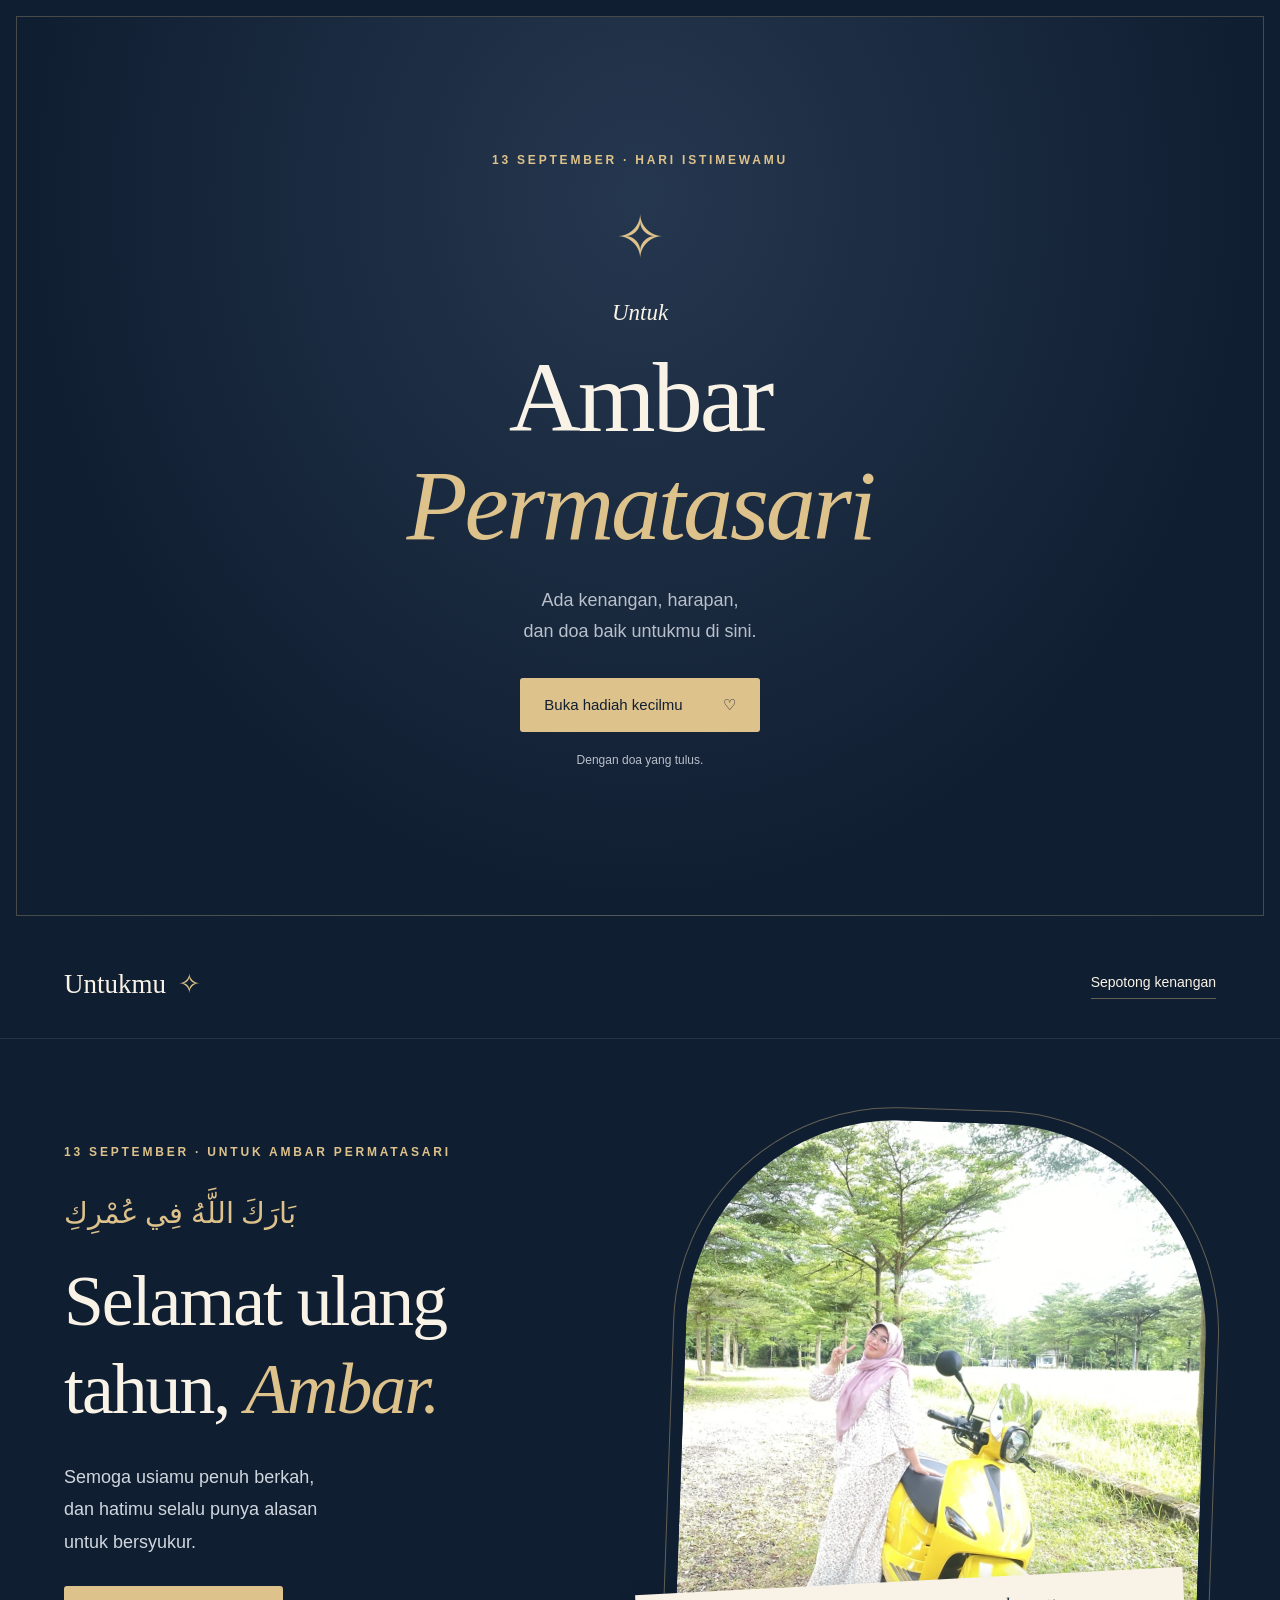
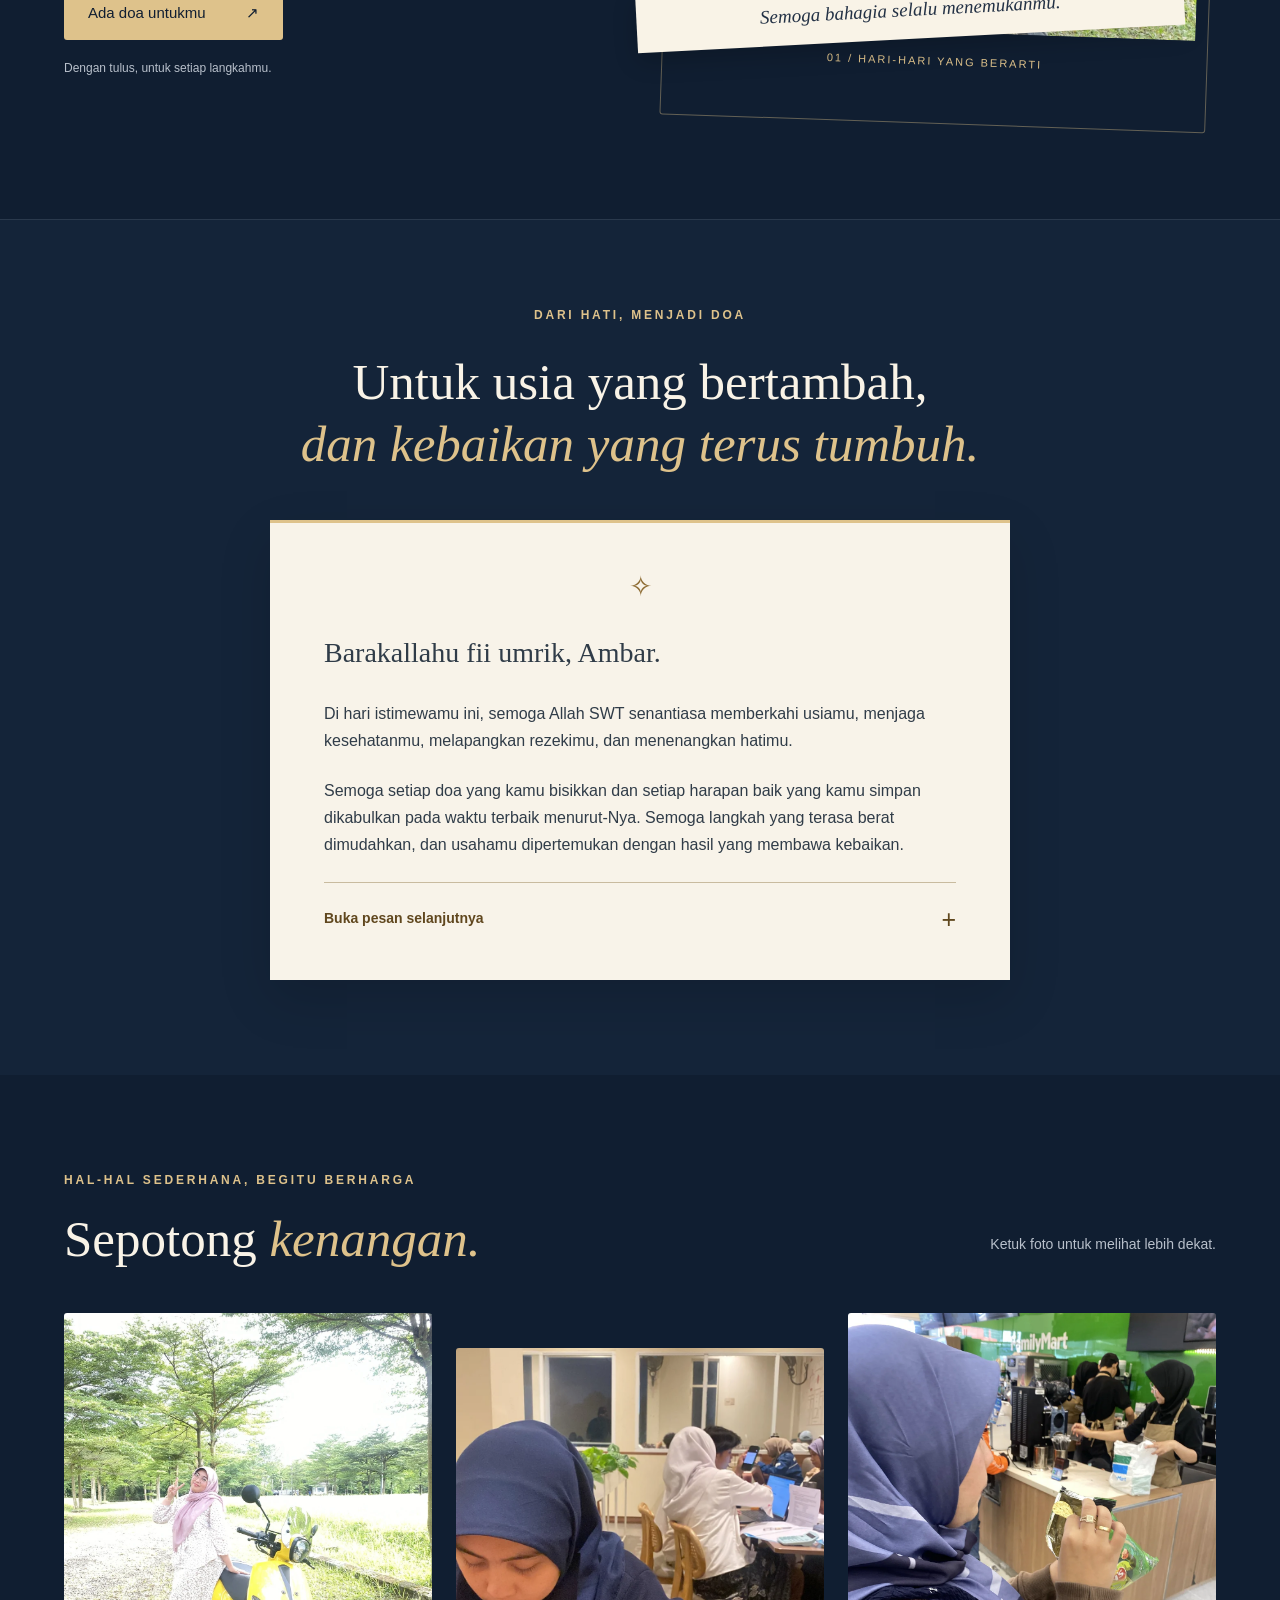
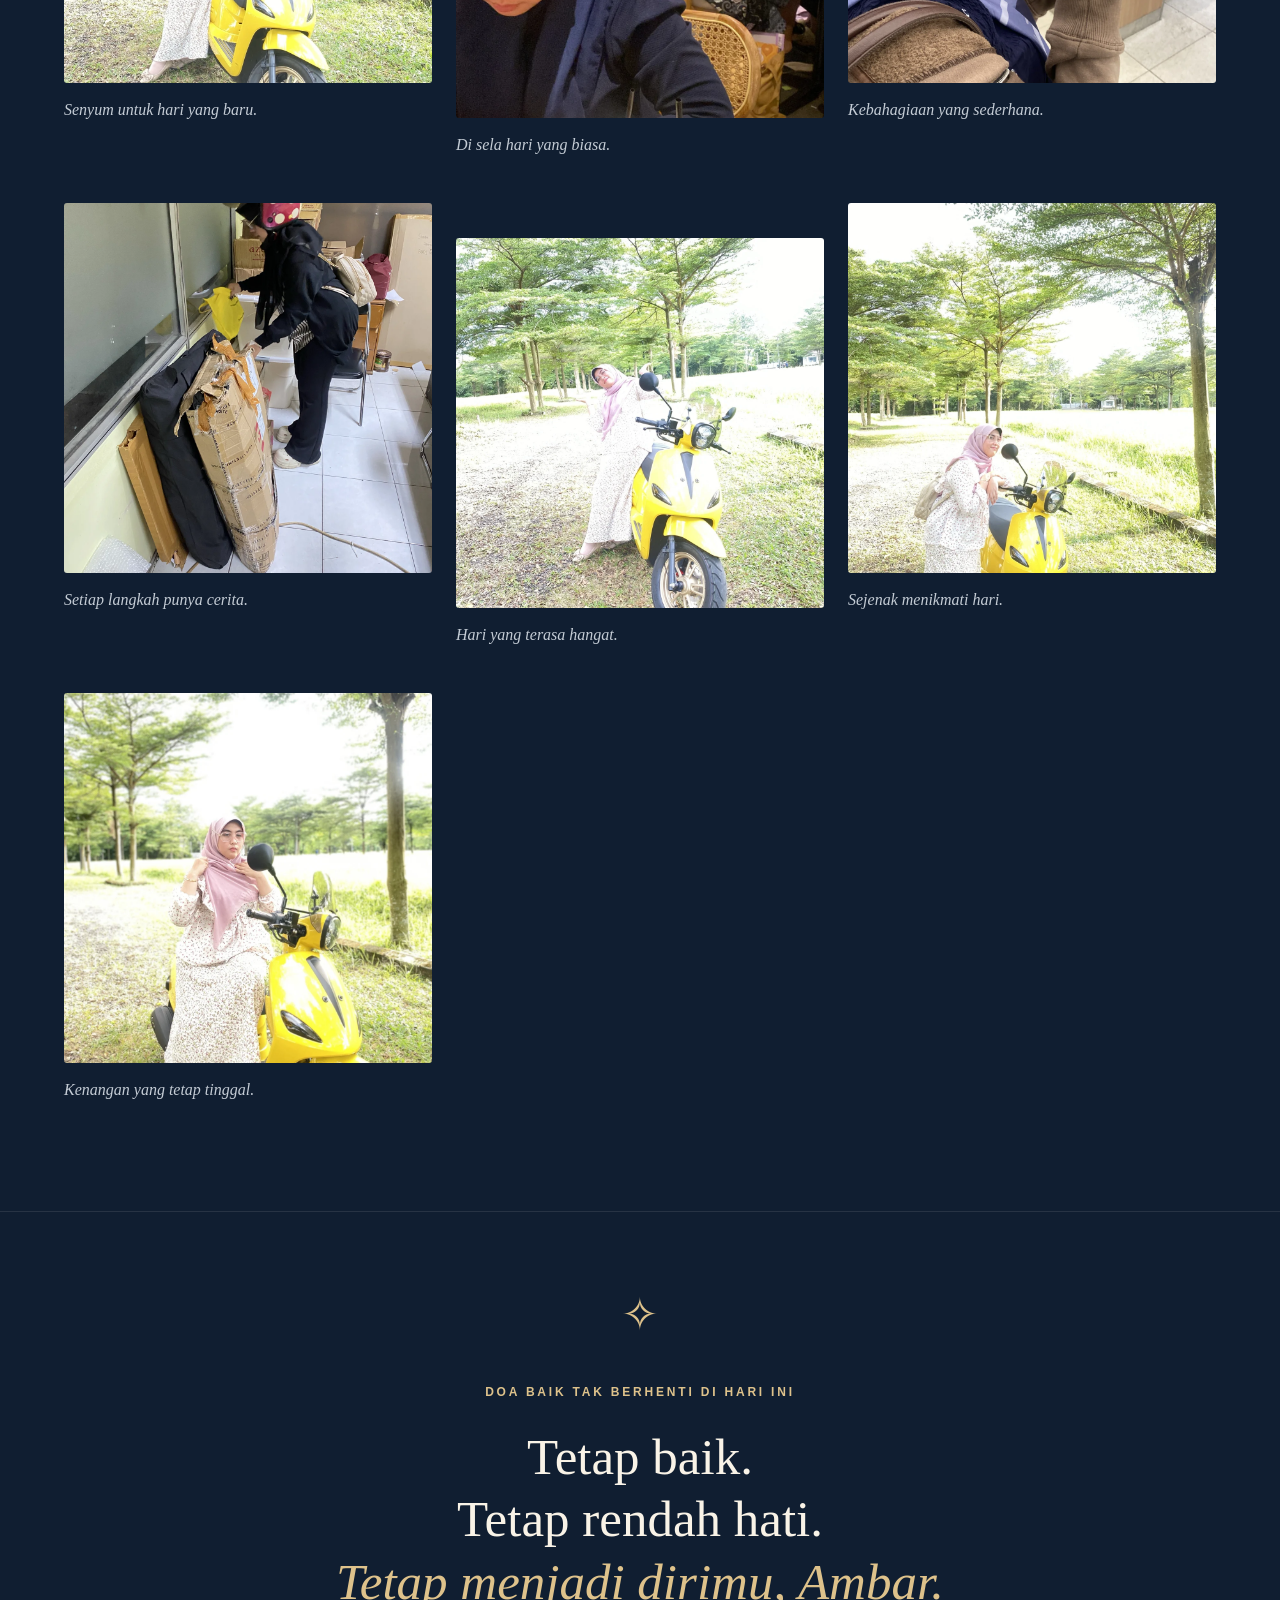
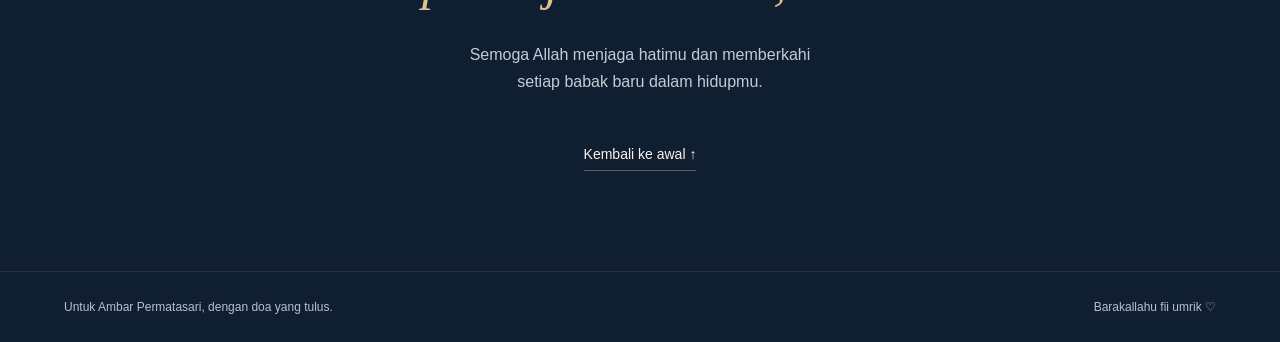
==== ulang-tahun-ambar/index.html @ 59dac0e3 "Add Ambar Permatasari birthday greeting for 13 September" ====
<!doctype html>
<html lang="id"><head><meta charset="UTF-8"><meta name="viewport" content="width=device-width,initial-scale=1"><meta name="theme-color" content="#101e31"><title>Ambar Permatasari — 13 September</title><meta name="description" content="Selamat ulang tahun, Ambar Permatasari. 13 September, sebuah doa tulus untuk setiap langkahmu."><link rel="icon" type="image/svg+xml" href="data:image/svg+xml,%3Csvg xmlns='http://www.w3.org/2000/svg' viewBox='0 0 32 32'%3E%3Crect width='32' height='32' rx='8' fill='%23101e31'/%3E%3Cpath d='M22 6A11 11 0 1 0 26 23A10 10 0 0 1 22 6' fill='%23dec28b'/%3E%3C/svg%3E"><link rel="stylesheet" href="style.css"></head>
<body><section class="gift-cover" id="hadiah" aria-label="Hadiah ulang tahun untuk Ambar"><p class="eyebrow">13 SEPTEMBER · HARI ISTIMEWAMU</p><span class="cover-star" aria-hidden="true">✧</span><p class="cover-for">Untuk</p><h1>Ambar<br><em>Permatasari</em></h1><p class="cover-copy">Ada kenangan, harapan,<br>dan doa baik untukmu di sini.</p><a class="button" id="open-gift" href="#ucapan">Buka hadiah kecilmu <span aria-hidden="true">♡</span></a><p class="tiny">Dengan doa yang tulus.</p></section><header><a class="brand" href="#">Untukmu<span>✧</span></a><a class="small-link" href="#kenangan">Sepotong kenangan</a></header>
<main><section class="hero" id="ucapan" tabindex="-1"><div class="intro"><p class="eyebrow">13 SEPTEMBER · UNTUK AMBAR PERMATASARI</p><p class="arabic" lang="ar" dir="rtl">بَارَكَ اللَّهُ فِي عُمْرِكِ</p><h2 class="birthday-title">Selamat ulang<br>tahun, <em>Ambar.</em></h2><p class="lead">Semoga usiamu penuh berkah,<br>dan hatimu selalu punya alasan<br>untuk bersyukur.</p><a class="button" href="#surat">Ada doa untukmu <span aria-hidden="true">↗</span></a><p class="tiny">Dengan tulus, untuk setiap langkahmu.</p></div><div class="portrait"><img src="assets/kenangan-1.webp" alt="Kenangan di bawah pepohonan bersama motor kuning" width="1152" height="1536"><div class="photo-note">Semoga bahagia selalu menemukanmu.</div><span class="photo-index">01 / HARI-HARI YANG BERARTI</span></div></section>
<section class="letter-section" id="surat"><p class="eyebrow">DARI HATI, MENJADI DOA</p><h2>Untuk usia yang bertambah,<br><em>dan kebaikan yang terus tumbuh.</em></h2><div class="letter"><span class="letter-mark" aria-hidden="true">✧</span><p class="greeting">Barakallahu fii umrik, Ambar.</p><p>Di hari istimewamu ini, semoga Allah SWT senantiasa memberkahi usiamu, menjaga kesehatanmu, melapangkan rezekimu, dan menenangkan hatimu.</p><p>Semoga setiap doa yang kamu bisikkan dan setiap harapan baik yang kamu simpan dikabulkan pada waktu terbaik menurut-Nya. Semoga langkah yang terasa berat dimudahkan, dan usahamu dipertemukan dengan hasil yang membawa kebaikan.</p><details><summary>Buka pesan selanjutnya <span aria-hidden="true">+</span></summary><div class="extra"><p>Tetaplah menjadi pribadi yang baik, tulus dalam menolong, dan rendah hati dalam setiap pencapaian. Semoga bertambahnya usia membuatmu semakin dekat kepada Allah, semakin bijaksana, dan semakin bermanfaat bagi orang-orang di sekitarmu.</p><p>Ketika suatu harapan belum terwujud, semoga Allah menguatkan kesabaranmu dan membimbingmu menuju yang lebih baik. Semoga kamu selalu dikelilingi orang-orang yang menyayangimu dengan tulus.</p><p>Semoga kebahagiaan menyertaimu di dunia dan akhirat.</p><p class="amen">Aamiin ya Rabbal ‘alamin.</p></div></details></div></section>
<section class="memories" id="kenangan"><div class="section-head"><div><p class="eyebrow">HAL-HAL SEDERHANA, BEGITU BERHARGA</p><h2>Sepotong <em>kenangan.</em></h2></div><p>Ketuk foto untuk melihat lebih dekat.</p></div><div class="gallery"><figure><button class="photo-button" aria-label="Perbesar foto: Senyum di bawah pepohonan"><img loading="lazy" src="assets/kenangan-1.webp" alt="Senyum di bawah pepohonan" width="1152" height="1536"></button><figcaption>Senyum untuk hari yang baru.</figcaption></figure>
<figure><button class="photo-button" aria-label="Perbesar foto: Momen santai di meja kafe"><img loading="lazy" src="assets/kenangan-2.webp" alt="Momen santai di meja kafe" width="900" height="1600"></button><figcaption>Di sela hari yang biasa.</figcaption></figure><figure><button class="photo-button" aria-label="Perbesar foto: Momen berbelanja di minimarket"><img loading="lazy" src="assets/kenangan-3.webp" alt="Momen berbelanja di minimarket" width="1200" height="1600"></button><figcaption>Kebahagiaan yang sederhana.</figcaption></figure><figure><button class="photo-button" aria-label="Perbesar foto: Kenangan bersiap dengan helm merah muda"><img loading="lazy" src="assets/kenangan-4.webp" alt="Kenangan bersiap dengan helm merah muda" width="1200" height="1600"></button><figcaption>Setiap langkah punya cerita.</figcaption></figure><figure><button class="photo-button" aria-label="Perbesar foto: Berpose ceria di taman dengan motor kuning"><img loading="lazy" src="assets/kenangan-5.webp" alt="Berpose ceria di taman dengan motor kuning" width="1152" height="1536"></button><figcaption>Hari yang terasa hangat.</figcaption></figure><figure><button class="photo-button" aria-label="Perbesar foto: Menikmati suasana teduh di taman"><img loading="lazy" src="assets/kenangan-6.webp" alt="Menikmati suasana teduh di taman" width="1152" height="1536"></button><figcaption>Sejenak menikmati hari.</figcaption></figure><figure><button class="photo-button" aria-label="Perbesar foto: Duduk di motor kuning di bawah pepohonan"><img loading="lazy" src="assets/kenangan-7.webp" alt="Duduk di motor kuning di bawah pepohonan" width="1152" height="1536"></button><figcaption>Kenangan yang tetap tinggal.</figcaption></figure></div></section>
<section class="closing"><span aria-hidden="true">✧</span><p class="eyebrow">DOA BAIK TAK BERHENTI DI HARI INI</p><h2>Tetap baik.<br>Tetap rendah hati.<br><em>Tetap menjadi dirimu, Ambar.</em></h2><p>Semoga Allah menjaga hatimu dan memberkahi<br>setiap babak baru dalam hidupmu.</p><a href="#" class="small-link">Kembali ke awal ↑</a></section></main><footer>Untuk Ambar Permatasari, dengan doa yang tulus.<span>Barakallahu fii umrik ♡</span></footer><dialog id="photo-dialog" aria-labelledby="photo-caption"><div class="viewer"><button class="close-viewer" aria-label="Tutup foto">×</button><img id="large-photo" alt=""><p id="photo-caption"></p><div class="photo-controls"><button id="prev-photo" aria-label="Foto sebelumnya">←</button><span id="photo-count" aria-live="polite"></span><button id="next-photo" aria-label="Foto berikutnya">→</button></div></div></dialog><script src="script.js" defer></script></body></html>
---- ulang-tahun-ambar/style.css ----
:root{color-scheme:dark;--bg:#101e31;--ink:#f9f3e7;--gold:#dec28b;--muted:#b8c0cb}*{box-sizing:border-box}html{scroll-behavior:smooth;scroll-padding-top:35px}body{margin:0;background:var(--bg);color:var(--ink);font-family:Arial,sans-serif;font-size:16px;line-height:1.7}a{color:inherit;text-decoration:none}a:focus-visible,summary:focus-visible{outline:2px solid var(--gold);outline-offset:7px}header,main,footer{max-width:1280px;margin:auto}header{padding:30px 64px;display:flex;justify-content:space-between;align-items:center;border-bottom:1px solid #ffffff18}.brand{font-family:Georgia,serif;font-size:27px}.brand span{margin-left:12px;color:var(--gold)}.small-link{font-size:14px;border-bottom:1px solid #dec28b66;padding-bottom:3px}.hero{display:grid;grid-template-columns:1fr 1fr;gap:60px;padding:70px 64px 95px;align-items:center}.eyebrow{font-size:12px;letter-spacing:2.8px;color:var(--gold);font-weight:600;margin:0 0 26px}.arabic{font-family:Georgia,serif;font-size:29px;text-align:left;color:var(--gold);margin:20px 0}h1,h2,p{overflow-wrap:break-word}h1,h2{font-family:Georgia,'Times New Roman',serif;font-weight:400;line-height:1.08;margin:0}h1{font-size:clamp(58px,6.6vw,90px);letter-spacing:-3px}em{color:var(--gold);font-weight:400}.lead{font-size:18px;color:#d0d6de;line-height:1.8;margin:28px 0}.button{display:inline-flex;gap:40px;background:var(--gold);color:#101e31;padding:14px 24px;border-radius:3px;font-size:15px;transition:background .2s}.button:hover{background:#f1d9ac}.tiny{font-size:12px;color:var(--muted);margin-top:18px}.portrait{position:relative;padding:12px 12px 52px;border:1px solid #dec28b66;border-radius:220px 220px 3px 3px;transform:rotate(2deg)}.portrait img{width:100%;height:510px;object-fit:cover;object-position:50% 55%;border-radius:210px 210px 1px 1px;display:block}.photo-note{position:absolute;bottom:82px;left:-28px;right:24px;background:#f9f3e7;color:#233145;padding:13px 20px;text-align:center;font-family:Georgia,serif;font-style:italic;font-size:19px;transform:rotate(-5deg);box-shadow:0 8px 24px #0003}.photo-index{text-align:center;display:block;margin-top:20px;font-size:11px;letter-spacing:2px;color:var(--gold)}.letter-section{padding:85px 64px 95px;border-top:1px solid #ffffff18;background:#142439;text-align:center}h2{font-size:clamp(33px,4vw,51px);line-height:1.22}.letter{max-width:740px;margin:45px auto 0;text-align:left;background:#f8f3e9;color:#303c48;padding:40px 54px;border-top:3px solid var(--gold);box-shadow:0 20px 50px #0002}.letter p{margin:0 0 23px}.letter-mark{color:#8d6b32;font-size:28px;display:block;text-align:center;margin-bottom:18px}.letter .greeting{font-family:Georgia,serif;font-size:28px}.letter details{border-top:1px solid #c9bb9f;padding-top:15px}.letter summary{cursor:pointer;display:flex;align-items:center;justify-content:space-between;font-weight:bold;color:#60471e;font-size:14px;list-style:none}.letter summary::-webkit-details-marker{display:none}.letter summary span{font-size:25px;font-weight:400}.letter details[open] summary span{transform:rotate(45deg)}.extra{padding-top:28px}.letter .amen{font-family:Georgia,serif;font-size:23px;font-style:italic;color:#735625;margin-bottom:0}.memories{padding:95px 64px}.section-head{display:flex;justify-content:space-between;align-items:end;gap:30px;margin-bottom:42px}.section-head>p{font-size:14px;color:var(--muted)}.section-head .eyebrow{margin-bottom:18px}.gallery{display:grid;grid-template-columns:repeat(3,1fr);gap:32px 24px}.gallery figure{margin:0}.gallery img{display:block;width:100%;height:370px;object-fit:cover;border-radius:3px}.gallery figcaption{font-family:Georgia,serif;color:#c4ccd5;font-style:italic;padding:13px 0;font-size:16px}.closing{text-align:center;padding:65px 24px 100px;border-top:1px solid #ffffff18}.closing>span{font-size:45px;color:var(--gold);display:block;margin-bottom:28px}.closing .eyebrow{margin-bottom:24px}.closing p:not(.eyebrow){color:#c4ccd5;margin:28px 0}.closing a{display:inline-block;margin-top:20px}footer{display:flex;justify-content:space-between;border-top:1px solid #ffffff18;padding:25px 64px;font-size:12px;color:var(--muted)}@media(min-width:1000px){.gallery figure:nth-child(3n+2){padding-top:35px}}@media(max-width:760px){header{padding:20px 24px}.hero{grid-template-columns:1fr;padding:45px 28px 65px;gap:45px}.intro{text-align:center}.arabic{text-align:center}.eyebrow{font-size:12px;letter-spacing:1.7px}h1{font-size:65px;letter-spacing:-2px}.lead{font-size:17px}.portrait{max-width:420px;margin:0 auto;width:95%;transform:rotate(1.5deg)}.portrait img{height:440px}.photo-note{left:-13px;font-size:17px;padding:12px}.letter-section{padding:60px 22px}.letter{padding:28px 24px;margin-top:30px}.memories{padding:65px 22px}.section-head{display:block}.section-head>p{margin-top:18px}.gallery{grid-template-columns:repeat(2,1fr);gap:20px 14px}.gallery img{height:260px}.gallery figcaption{font-size:14px}.closing{padding:50px 22px 65px}footer{padding:22px;display:block;text-align:center}footer span{display:block;margin-top:5px}}@media(max-width:380px){header .small-link{font-size:12px}h1{font-size:56px}.portrait img{height:360px}.gallery img{height:215px}}@media(prefers-reduced-motion:reduce){html{scroll-behavior:auto}*{transition:none!important}}
.gift-cover{min-height:100svh;display:flex;align-items:center;justify-content:center;flex-direction:column;text-align:center;padding:56px 24px;border:1px solid #dec28b44;margin:16px;background:radial-gradient(ellipse at 50% 20%,#25374f 0%,#101e31 70%)}.cover-star{font-size:60px;color:var(--gold);line-height:1;margin:10px 0 25px}.cover-for{font-family:Georgia,serif;font-size:23px;font-style:italic;margin:0 0 12px}.gift-cover h1{font-size:clamp(52px,8vw,100px)}.cover-copy{color:var(--muted);margin:25px 0 32px;font-size:18px}.gift-cover .eyebrow{margin-bottom:28px}.birthday-title{font-size:clamp(48px,5.6vw,75px);letter-spacing:-2px}.gift-opened .gift-cover{display:none}.gift-opened .hero{animation:arrive 1s ease both}.photo-button{padding:0;border:0;background:none;display:block;width:100%;cursor:zoom-in}.photo-button:focus-visible,button:focus-visible{outline:2px solid var(--gold);outline-offset:5px}dialog{border:1px solid #dec28b66;border-radius:8px;background:#101e31;color:var(--ink);padding:16px;max-width:min(90vw,900px);max-height:94svh}dialog::backdrop{background:#030a14e8}.viewer{position:relative;text-align:center}.viewer>img{display:block;max-width:100%;width:auto;max-height:68svh;margin:0 auto;object-fit:contain}.close-viewer{position:absolute;right:8px;top:8px;z-index:1;border:1px solid #fff8;border-radius:50%;width:44px;height:44px;background:#101e31e8;color:#fff;font-size:28px;cursor:pointer}.photo-controls{display:flex;justify-content:center;align-items:center;gap:26px}.photo-controls button{background:#dec28b;color:#101e31;border:0;border-radius:50%;width:44px;height:44px;font-size:23px;cursor:pointer}.viewer p{margin:14px 0;font-size:16px}.modal-open{overflow:hidden}@keyframes arrive{from{opacity:0;transform:translateY(16px)}to{opacity:1;transform:translateY(0)}}@media(max-width:760px){.gift-cover{margin:10px;min-height:calc(100svh - 20px)}.gallery{display:flex;overflow-x:auto;scroll-snap-type:x mandatory;padding-bottom:16px}.gallery figure{flex:0 0 78%;scroll-snap-align:center}.gallery img{height:380px}.birthday-title{font-size:51px}.gift-cover h1{letter-spacing:-1.5px}dialog{max-width:94vw;padding:10px}.viewer>img{max-height:65svh}}@media(prefers-reduced-motion:reduce){.gift-opened .hero{animation:none}}
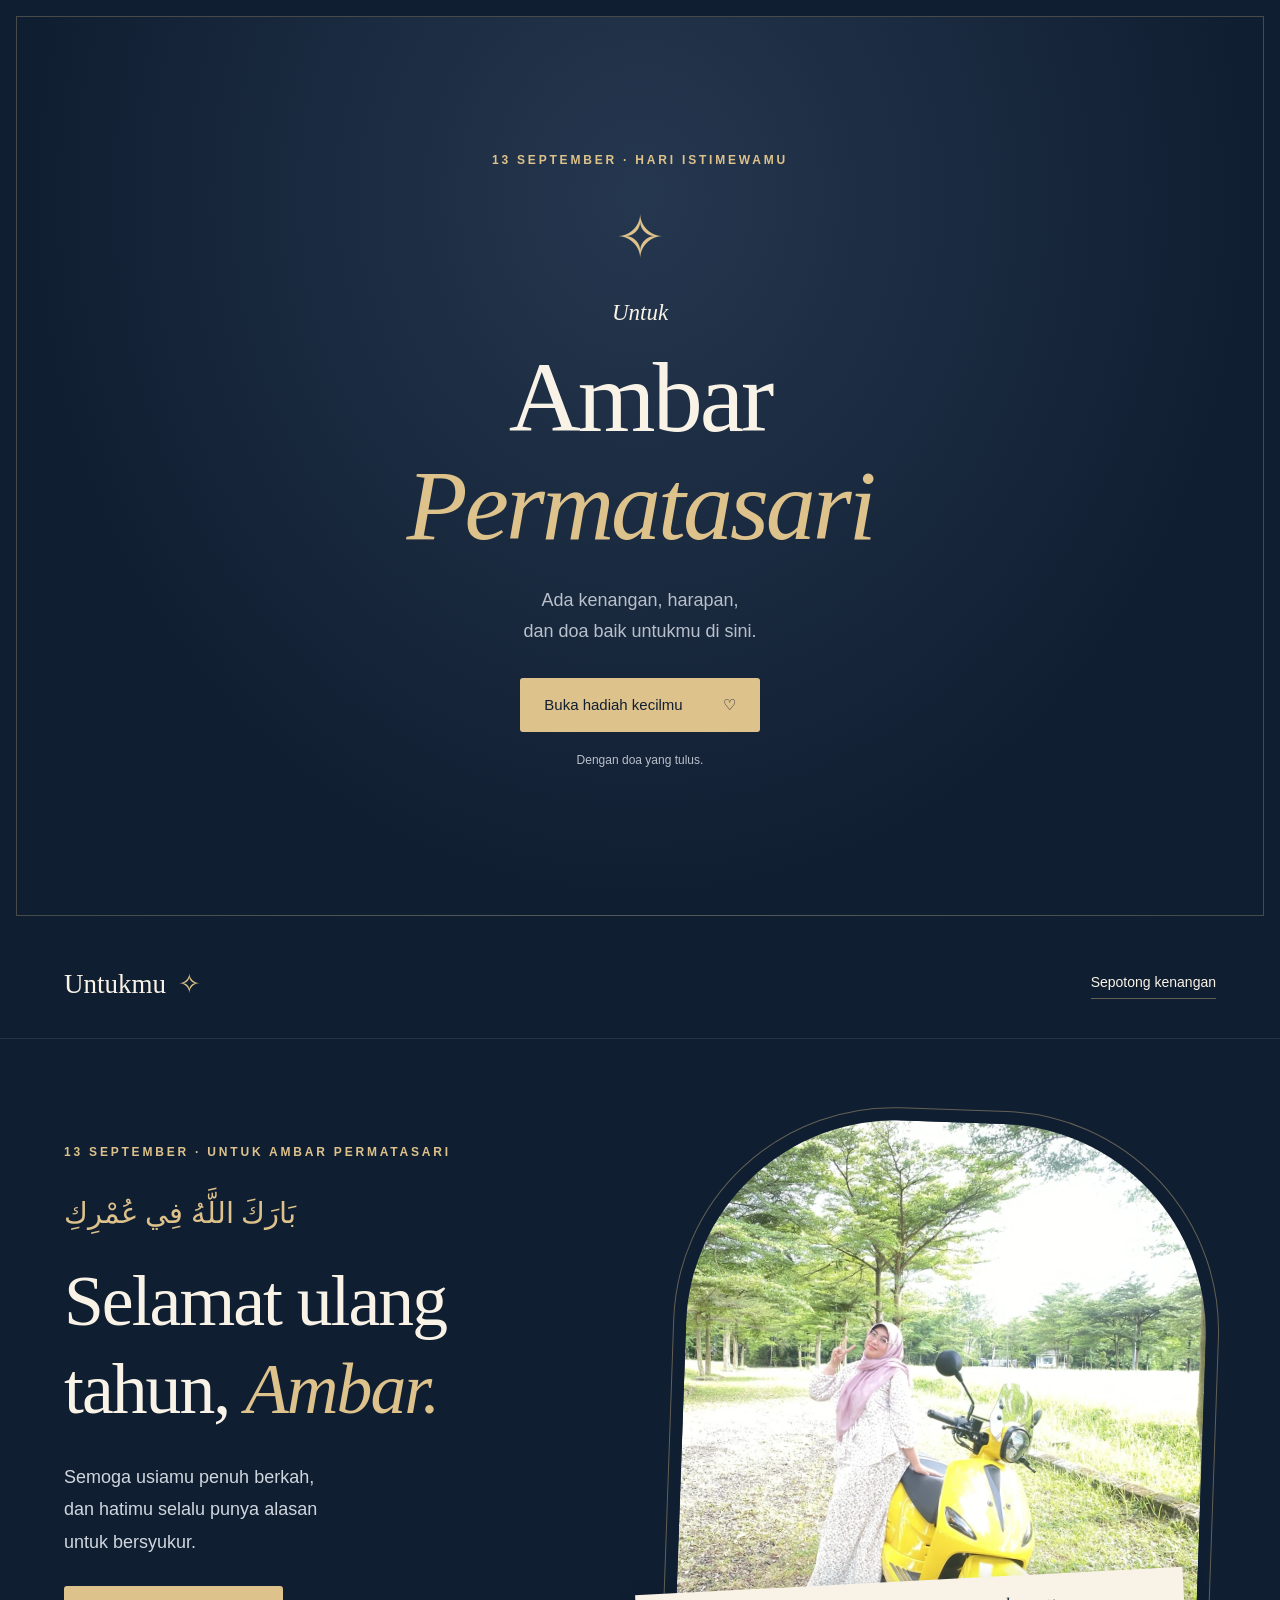
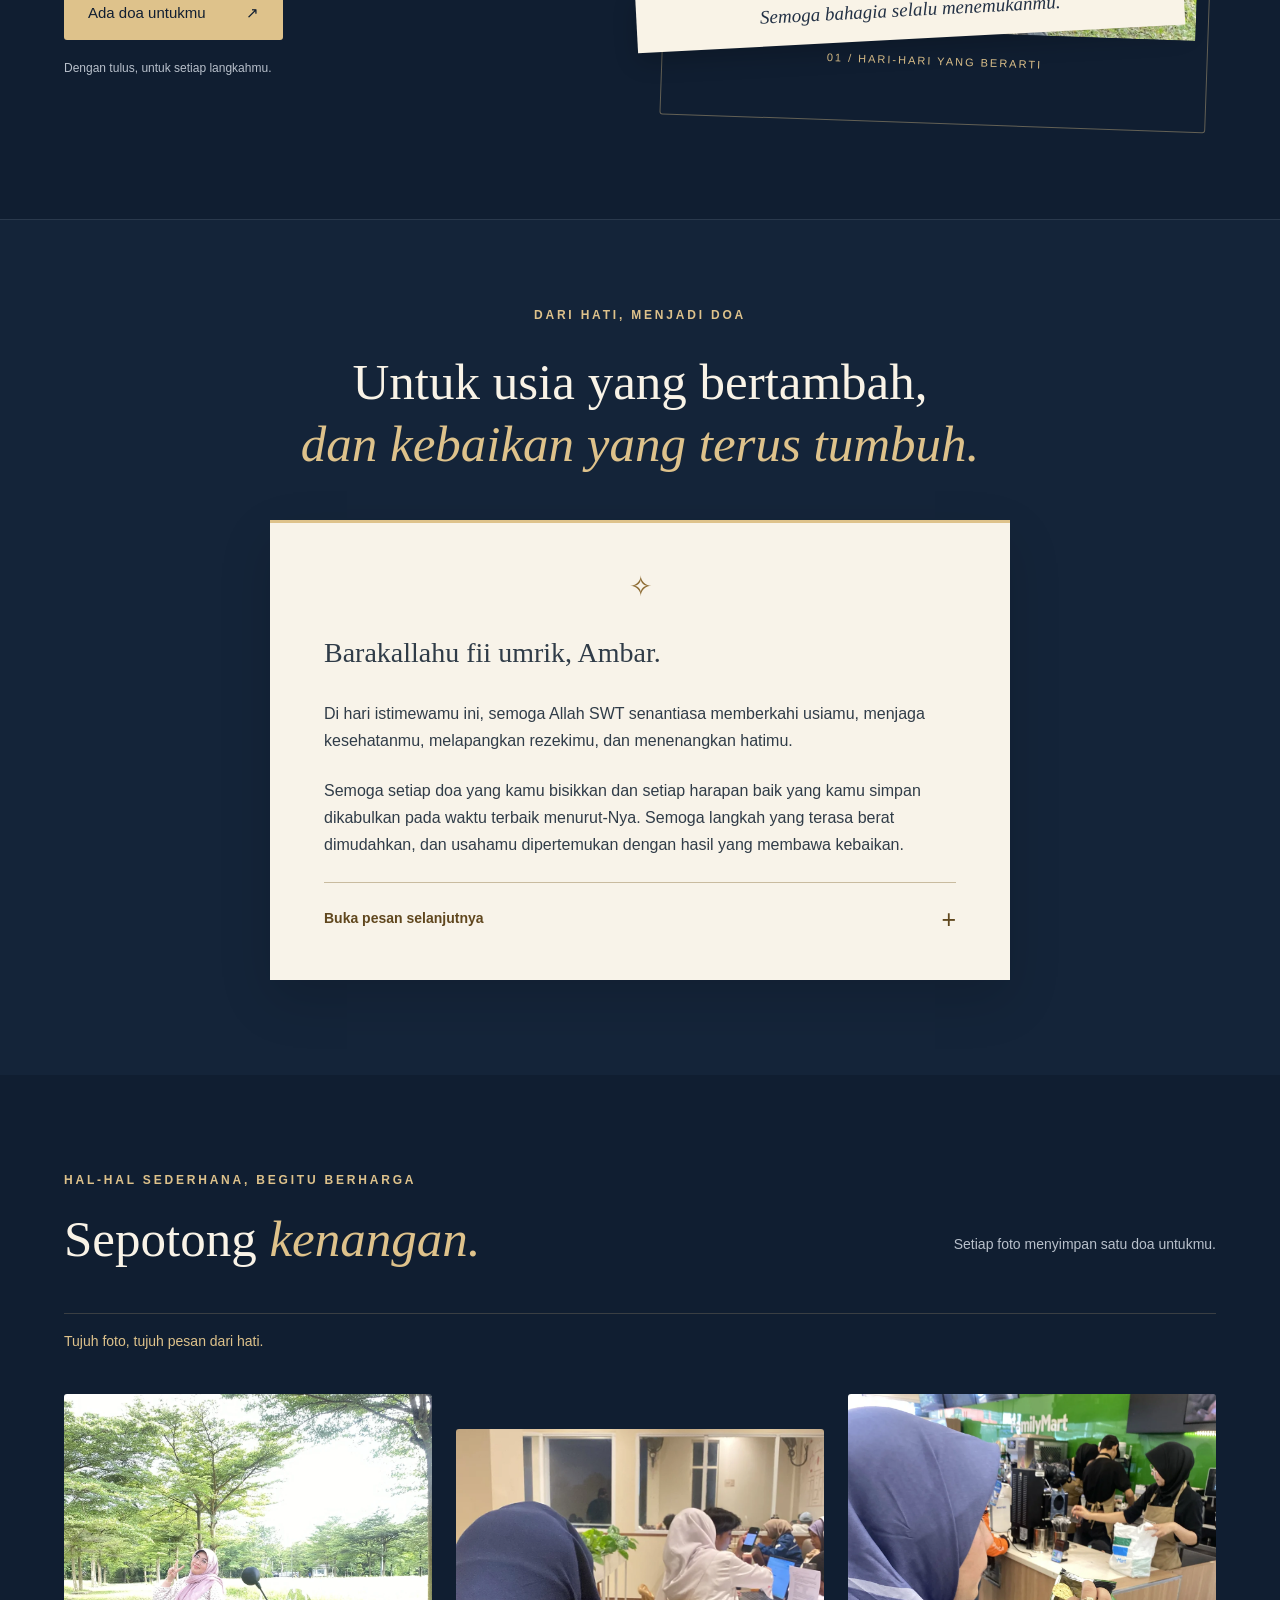
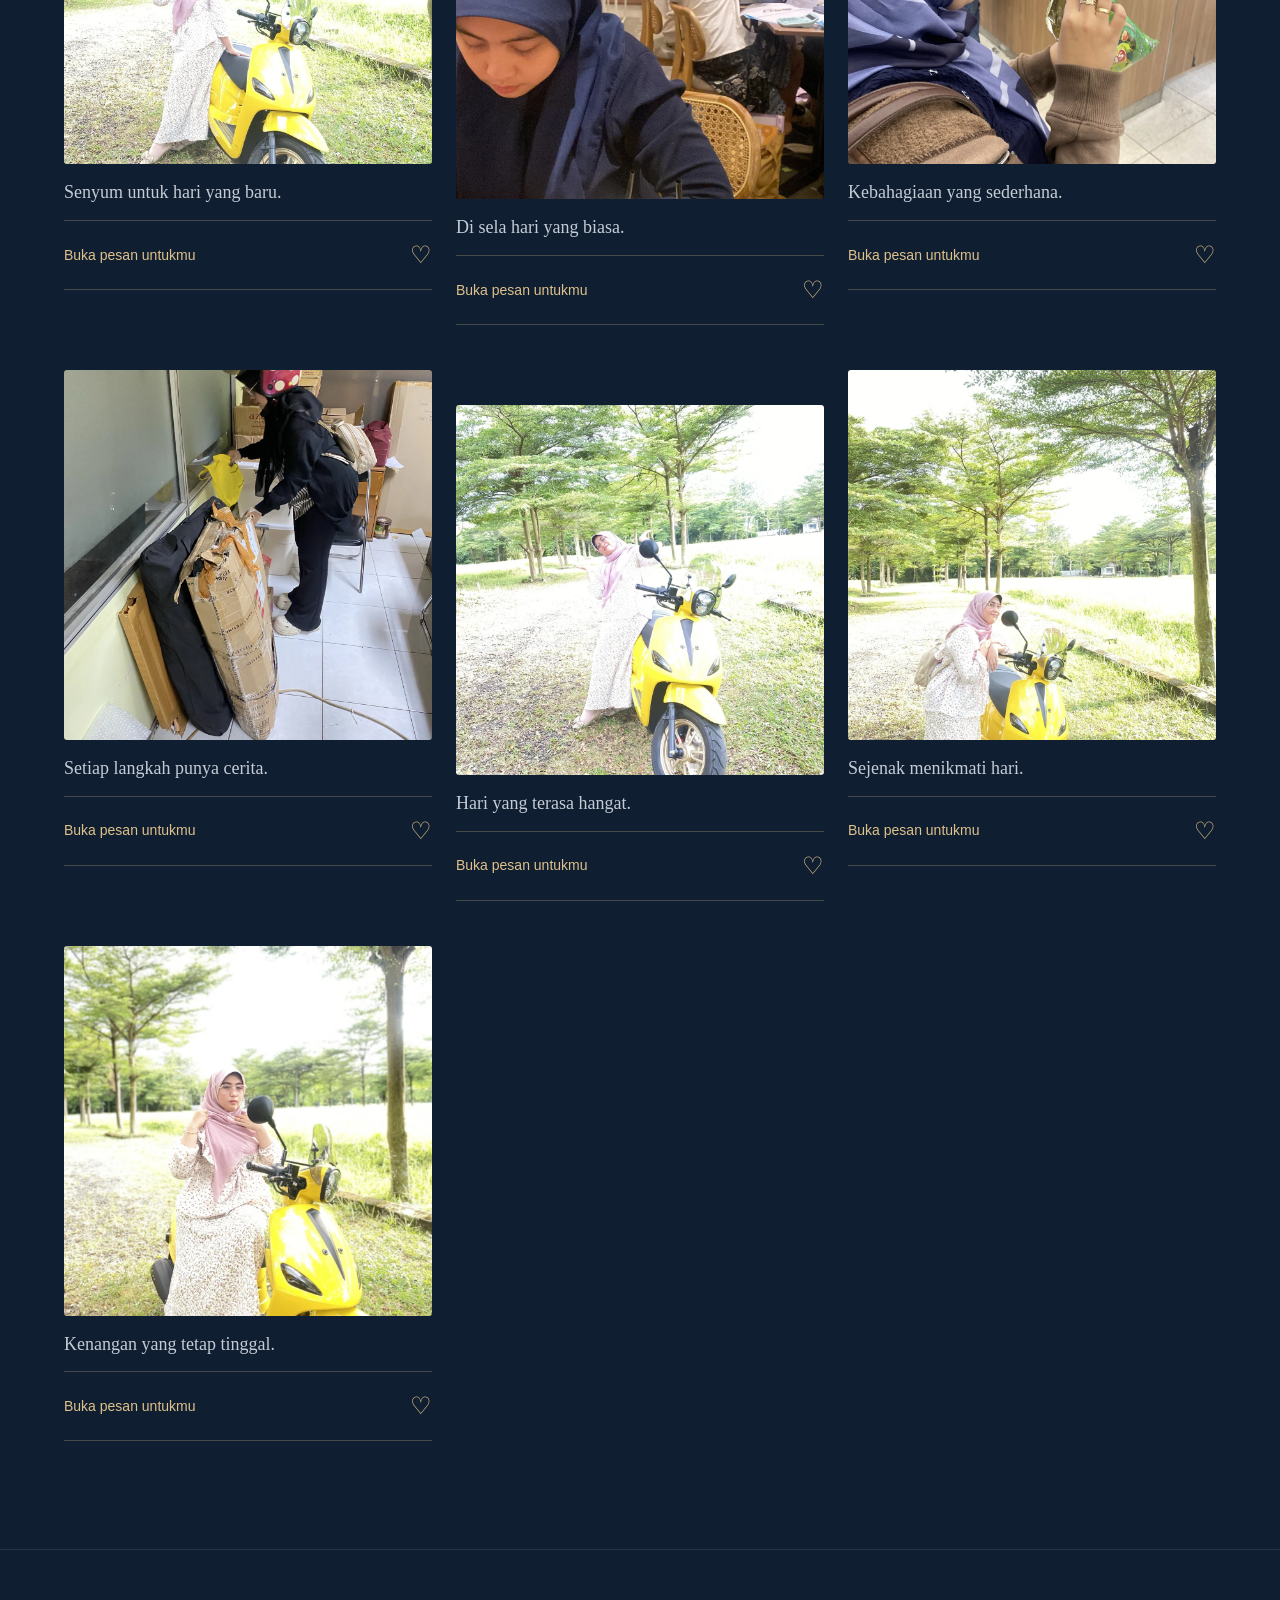
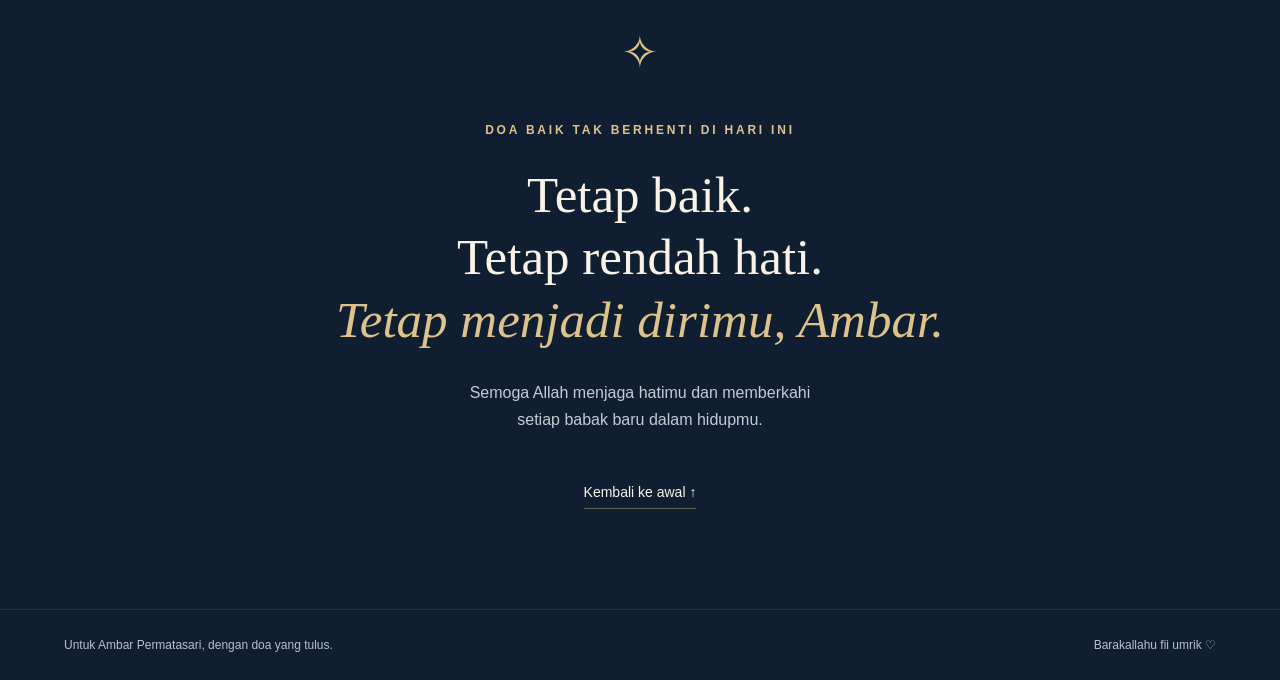
==== commit 1d3c0c1b: "Add seven personal photo prayers and interactive message viewer for Ambar" ====
--- a/ulang-tahun-ambar/index.html
+++ b/ulang-tahun-ambar/index.html
@@ -1,8 +1,8 @@
 <!doctype html>
-<html lang="id"><head><meta charset="UTF-8"><meta name="viewport" content="width=device-width,initial-scale=1"><meta name="theme-color" content="#101e31"><title>Ambar Permatasari — 13 September</title><meta name="description" content="Selamat ulang tahun, Ambar Permatasari. 13 September, sebuah doa tulus untuk setiap langkahmu."><link rel="icon" type="image/svg+xml" href="data:image/svg+xml,%3Csvg xmlns='http://www.w3.org/2000/svg' viewBox='0 0 32 32'%3E%3Crect width='32' height='32' rx='8' fill='%23101e31'/%3E%3Cpath d='M22 6A11 11 0 1 0 26 23A10 10 0 0 1 22 6' fill='%23dec28b'/%3E%3C/svg%3E"><link rel="stylesheet" href="style.css"></head>
+<html lang="id"><head><meta charset="UTF-8"><meta name="viewport" content="width=device-width,initial-scale=1"><meta name="theme-color" content="#101e31"><title>Ambar Permatasari — 13 September</title><meta name="description" content="Selamat ulang tahun, Ambar Permatasari. 13 September, sebuah doa tulus untuk setiap langkahmu."><link rel="icon" type="image/svg+xml" href="data:image/svg+xml,%3Csvg xmlns='http://www.w3.org/2000/svg' viewBox='0 0 32 32'%3E%3Crect width='32' height='32' rx='8' fill='%23101e31'/%3E%3Cpath d='M22 6A11 11 0 1 0 26 23A10 10 0 0 1 22 6' fill='%23dec28b'/%3E%3C/svg%3E"><link rel="stylesheet" href="style.css?v=2"></head>
 <body><section class="gift-cover" id="hadiah" aria-label="Hadiah ulang tahun untuk Ambar"><p class="eyebrow">13 SEPTEMBER · HARI ISTIMEWAMU</p><span class="cover-star" aria-hidden="true">✧</span><p class="cover-for">Untuk</p><h1>Ambar<br><em>Permatasari</em></h1><p class="cover-copy">Ada kenangan, harapan,<br>dan doa baik untukmu di sini.</p><a class="button" id="open-gift" href="#ucapan">Buka hadiah kecilmu <span aria-hidden="true">♡</span></a><p class="tiny">Dengan doa yang tulus.</p></section><header><a class="brand" href="#">Untukmu<span>✧</span></a><a class="small-link" href="#kenangan">Sepotong kenangan</a></header>
 <main><section class="hero" id="ucapan" tabindex="-1"><div class="intro"><p class="eyebrow">13 SEPTEMBER · UNTUK AMBAR PERMATASARI</p><p class="arabic" lang="ar" dir="rtl">بَارَكَ اللَّهُ فِي عُمْرِكِ</p><h2 class="birthday-title">Selamat ulang<br>tahun, <em>Ambar.</em></h2><p class="lead">Semoga usiamu penuh berkah,<br>dan hatimu selalu punya alasan<br>untuk bersyukur.</p><a class="button" href="#surat">Ada doa untukmu <span aria-hidden="true">↗</span></a><p class="tiny">Dengan tulus, untuk setiap langkahmu.</p></div><div class="portrait"><img src="assets/kenangan-1.webp" alt="Kenangan di bawah pepohonan bersama motor kuning" width="1152" height="1536"><div class="photo-note">Semoga bahagia selalu menemukanmu.</div><span class="photo-index">01 / HARI-HARI YANG BERARTI</span></div></section>
 <section class="letter-section" id="surat"><p class="eyebrow">DARI HATI, MENJADI DOA</p><h2>Untuk usia yang bertambah,<br><em>dan kebaikan yang terus tumbuh.</em></h2><div class="letter"><span class="letter-mark" aria-hidden="true">✧</span><p class="greeting">Barakallahu fii umrik, Ambar.</p><p>Di hari istimewamu ini, semoga Allah SWT senantiasa memberkahi usiamu, menjaga kesehatanmu, melapangkan rezekimu, dan menenangkan hatimu.</p><p>Semoga setiap doa yang kamu bisikkan dan setiap harapan baik yang kamu simpan dikabulkan pada waktu terbaik menurut-Nya. Semoga langkah yang terasa berat dimudahkan, dan usahamu dipertemukan dengan hasil yang membawa kebaikan.</p><details><summary>Buka pesan selanjutnya <span aria-hidden="true">+</span></summary><div class="extra"><p>Tetaplah menjadi pribadi yang baik, tulus dalam menolong, dan rendah hati dalam setiap pencapaian. Semoga bertambahnya usia membuatmu semakin dekat kepada Allah, semakin bijaksana, dan semakin bermanfaat bagi orang-orang di sekitarmu.</p><p>Ketika suatu harapan belum terwujud, semoga Allah menguatkan kesabaranmu dan membimbingmu menuju yang lebih baik. Semoga kamu selalu dikelilingi orang-orang yang menyayangimu dengan tulus.</p><p>Semoga kebahagiaan menyertaimu di dunia dan akhirat.</p><p class="amen">Aamiin ya Rabbal ‘alamin.</p></div></details></div></section>
-<section class="memories" id="kenangan"><div class="section-head"><div><p class="eyebrow">HAL-HAL SEDERHANA, BEGITU BERHARGA</p><h2>Sepotong <em>kenangan.</em></h2></div><p>Ketuk foto untuk melihat lebih dekat.</p></div><div class="gallery"><figure><button class="photo-button" aria-label="Perbesar foto: Senyum di bawah pepohonan"><img loading="lazy" src="assets/kenangan-1.webp" alt="Senyum di bawah pepohonan" width="1152" height="1536"></button><figcaption>Senyum untuk hari yang baru.</figcaption></figure>
-<figure><button class="photo-button" aria-label="Perbesar foto: Momen santai di meja kafe"><img loading="lazy" src="assets/kenangan-2.webp" alt="Momen santai di meja kafe" width="900" height="1600"></button><figcaption>Di sela hari yang biasa.</figcaption></figure><figure><button class="photo-button" aria-label="Perbesar foto: Momen berbelanja di minimarket"><img loading="lazy" src="assets/kenangan-3.webp" alt="Momen berbelanja di minimarket" width="1200" height="1600"></button><figcaption>Kebahagiaan yang sederhana.</figcaption></figure><figure><button class="photo-button" aria-label="Perbesar foto: Kenangan bersiap dengan helm merah muda"><img loading="lazy" src="assets/kenangan-4.webp" alt="Kenangan bersiap dengan helm merah muda" width="1200" height="1600"></button><figcaption>Setiap langkah punya cerita.</figcaption></figure><figure><button class="photo-button" aria-label="Perbesar foto: Berpose ceria di taman dengan motor kuning"><img loading="lazy" src="assets/kenangan-5.webp" alt="Berpose ceria di taman dengan motor kuning" width="1152" height="1536"></button><figcaption>Hari yang terasa hangat.</figcaption></figure><figure><button class="photo-button" aria-label="Perbesar foto: Menikmati suasana teduh di taman"><img loading="lazy" src="assets/kenangan-6.webp" alt="Menikmati suasana teduh di taman" width="1152" height="1536"></button><figcaption>Sejenak menikmati hari.</figcaption></figure><figure><button class="photo-button" aria-label="Perbesar foto: Duduk di motor kuning di bawah pepohonan"><img loading="lazy" src="assets/kenangan-7.webp" alt="Duduk di motor kuning di bawah pepohonan" width="1152" height="1536"></button><figcaption>Kenangan yang tetap tinggal.</figcaption></figure></div></section>
-<section class="closing"><span aria-hidden="true">✧</span><p class="eyebrow">DOA BAIK TAK BERHENTI DI HARI INI</p><h2>Tetap baik.<br>Tetap rendah hati.<br><em>Tetap menjadi dirimu, Ambar.</em></h2><p>Semoga Allah menjaga hatimu dan memberkahi<br>setiap babak baru dalam hidupmu.</p><a href="#" class="small-link">Kembali ke awal ↑</a></section></main><footer>Untuk Ambar Permatasari, dengan doa yang tulus.<span>Barakallahu fii umrik ♡</span></footer><dialog id="photo-dialog" aria-labelledby="photo-caption"><div class="viewer"><button class="close-viewer" aria-label="Tutup foto">×</button><img id="large-photo" alt=""><p id="photo-caption"></p><div class="photo-controls"><button id="prev-photo" aria-label="Foto sebelumnya">←</button><span id="photo-count" aria-live="polite"></span><button id="next-photo" aria-label="Foto berikutnya">→</button></div></div></dialog><script src="script.js" defer></script></body></html>
+<section class="memories" id="kenangan"><div class="section-head"><div><p class="eyebrow">HAL-HAL SEDERHANA, BEGITU BERHARGA</p><h2>Sepotong <em>kenangan.</em></h2></div><p>Setiap foto menyimpan satu doa untukmu.</p></div><p class="memory-progress" id="memory-progress" aria-live="polite">Tujuh foto, tujuh pesan dari hati.</p><div class="gallery"><figure><button class="photo-button" aria-label="Perbesar foto: Senyum di bawah pepohonan"><img loading="lazy" src="assets/kenangan-1.webp" alt="Senyum di bawah pepohonan" width="1152" height="1536"></button><figcaption><p class="memory-caption">Senyum untuk hari yang baru.</p><details class="memory-message" data-photo="0"><summary><span>Buka pesan untukmu</span><span aria-hidden="true">♡</span></summary><div class="memory-note"><h3>Untuk senyummu</h3><p>Ambar, semoga selalu ada hal kecil yang membuatmu tersenyum, bahkan di tengah hari yang tidak mudah. Semoga Allah menjaga kebahagiaanmu dan menjadikan setiap rasa syukur sebagai pengingat betapa berharganya hidupmu.</p></div></details></figcaption></figure>
+<figure><button class="photo-button" aria-label="Perbesar foto: Momen santai di meja kafe"><img loading="lazy" src="assets/kenangan-2.webp" alt="Momen santai di meja kafe" width="900" height="1600"></button><figcaption><p class="memory-caption">Di sela hari yang biasa.</p><details class="memory-message" data-photo="1"><summary><span>Buka pesan untukmu</span><span aria-hidden="true">♡</span></summary><div class="memory-note"><h3>Kamu juga boleh beristirahat</h3><p>Di sela kesibukanmu, semoga kamu selalu punya waktu untuk menarik napas dan menikmati hari. Tidak semua hal harus selesai sekaligus, Ambar. Semoga Allah memberimu kesehatan, hati yang tenang, dan kekuatan untuk melanjutkan langkahmu.</p></div></details></figcaption></figure><figure><button class="photo-button" aria-label="Perbesar foto: Momen berbelanja di minimarket"><img loading="lazy" src="assets/kenangan-3.webp" alt="Momen berbelanja di minimarket" width="1200" height="1600"></button><figcaption><p class="memory-caption">Kebahagiaan yang sederhana.</p><details class="memory-message" data-photo="2"><summary><span>Buka pesan untukmu</span><span aria-hidden="true">♡</span></summary><div class="memory-note"><h3>Bahagia dari hal sederhana</h3><p>Semoga kebahagiaanmu hadir dalam hal-hal sederhana: makanan yang kamu sukai, obrolan yang hangat, dan orang-orang yang tulus. Semoga Allah melapangkan rezekimu dan menjadikan yang kamu miliki terasa cukup serta penuh berkah.</p></div></details></figcaption></figure><figure><button class="photo-button" aria-label="Perbesar foto: Kenangan bersiap dengan helm merah muda"><img loading="lazy" src="assets/kenangan-4.webp" alt="Kenangan bersiap dengan helm merah muda" width="1200" height="1600"></button><figcaption><p class="memory-caption">Setiap langkah punya cerita.</p><details class="memory-message" data-photo="3"><summary><span>Buka pesan untukmu</span><span aria-hidden="true">♡</span></summary><div class="memory-note"><h3>Dalam setiap perjalananmu</h3><p>Ke mana pun langkahmu menuju, semoga Allah senantiasa melindungimu. Semoga setiap usaha baikmu dimudahkan dan lelahmu berbuah kebaikan. Tetaplah berbuat baik, Ambar, bahkan ketika kebaikan itu tidak dilihat atau dipuji siapa pun.</p></div></details></figcaption></figure><figure><button class="photo-button" aria-label="Perbesar foto: Berpose ceria di taman dengan motor kuning"><img loading="lazy" src="assets/kenangan-5.webp" alt="Berpose ceria di taman dengan motor kuning" width="1152" height="1536"></button><figcaption><p class="memory-caption">Hari yang terasa hangat.</p><details class="memory-message" data-photo="4"><summary><span>Buka pesan untukmu</span><span aria-hidden="true">♡</span></summary><div class="memory-note"><h3>Untuk harapan yang kamu simpan</h3><p>Semoga satu per satu doa baik yang kamu simpan menemukan jawabannya pada waktu terbaik menurut Allah. Teruslah berusaha dan berharap, Ambar. Semoga setiap pencapaian membuatmu semakin bersyukur dan tetap rendah hati.</p></div></details></figcaption></figure><figure><button class="photo-button" aria-label="Perbesar foto: Menikmati suasana teduh di taman"><img loading="lazy" src="assets/kenangan-6.webp" alt="Menikmati suasana teduh di taman" width="1152" height="1536"></button><figcaption><p class="memory-caption">Sejenak menikmati hari.</p><details class="memory-message" data-photo="5"><summary><span>Buka pesan untukmu</span><span aria-hidden="true">♡</span></summary><div class="memory-note"><h3>Tumbuh tanpa terburu-buru</h3><p>Seperti menikmati teduhnya pepohonan, semoga kamu menemukan ketenangan dalam perjalananmu sendiri. Tidak perlu membandingkan langkahmu dengan siapa pun. Semoga Allah membimbingmu untuk tumbuh menjadi pribadi yang semakin bijaksana dan lembut hatinya.</p></div></details></figcaption></figure><figure><button class="photo-button" aria-label="Perbesar foto: Duduk di motor kuning di bawah pepohonan"><img loading="lazy" src="assets/kenangan-7.webp" alt="Duduk di motor kuning di bawah pepohonan" width="1152" height="1536"></button><figcaption><p class="memory-caption">Kenangan yang tetap tinggal.</p><details class="memory-message" data-photo="6"><summary><span>Buka pesan untukmu</span><span aria-hidden="true">♡</span></summary><div class="memory-note"><h3>Doa untuk babak yang baru</h3><p>Selamat ulang tahun, Ambar Permatasari. Semoga usiamu diberkahi, hatimu dijaga, dan masa depanmu dipenuhi kebaikan. Tetaplah tulus dalam menolong, rendah hati saat berhasil, dan dekat kepada Allah dalam setiap keadaan. Aamiin ya Rabbal ‘alamin.</p></div></details></figcaption></figure></div></section>
+<section class="closing"><span aria-hidden="true">✧</span><p class="eyebrow">DOA BAIK TAK BERHENTI DI HARI INI</p><h2>Tetap baik.<br>Tetap rendah hati.<br><em>Tetap menjadi dirimu, Ambar.</em></h2><p>Semoga Allah menjaga hatimu dan memberkahi<br>setiap babak baru dalam hidupmu.</p><a href="#" class="small-link">Kembali ke awal ↑</a></section></main><footer>Untuk Ambar Permatasari, dengan doa yang tulus.<span>Barakallahu fii umrik ♡</span></footer><dialog id="photo-dialog" aria-labelledby="photo-caption"><div class="viewer"><button class="close-viewer" aria-label="Tutup foto">×</button><div class="viewer-photo"><img id="large-photo" alt=""></div><div class="viewer-letter"><p class="eyebrow">SATU FOTO, SATU DOA</p><h2 id="photo-caption"></h2><details id="viewer-message"><summary><span>Buka pesan untukmu</span><span aria-hidden="true">♡</span></summary><div class="memory-note"><h3 id="message-title"></h3><p id="message-text"></p></div></details><div class="photo-controls"><button id="prev-photo" aria-label="Foto sebelumnya">←</button><span id="photo-count" aria-live="polite"></span><button id="next-photo" aria-label="Foto berikutnya">→</button></div><p class="swipe-hint">Geser foto atau gunakan tombol panah.</p></div></div></dialog><script src="script.js?v=2" defer></script></body></html>
--- a/ulang-tahun-ambar/style.css
+++ b/ulang-tahun-ambar/style.css
@@ -1,2 +1,4 @@
 :root{color-scheme:dark;--bg:#101e31;--ink:#f9f3e7;--gold:#dec28b;--muted:#b8c0cb}*{box-sizing:border-box}html{scroll-behavior:smooth;scroll-padding-top:35px}body{margin:0;background:var(--bg);color:var(--ink);font-family:Arial,sans-serif;font-size:16px;line-height:1.7}a{color:inherit;text-decoration:none}a:focus-visible,summary:focus-visible{outline:2px solid var(--gold);outline-offset:7px}header,main,footer{max-width:1280px;margin:auto}header{padding:30px 64px;display:flex;justify-content:space-between;align-items:center;border-bottom:1px solid #ffffff18}.brand{font-family:Georgia,serif;font-size:27px}.brand span{margin-left:12px;color:var(--gold)}.small-link{font-size:14px;border-bottom:1px solid #dec28b66;padding-bottom:3px}.hero{display:grid;grid-template-columns:1fr 1fr;gap:60px;padding:70px 64px 95px;align-items:center}.eyebrow{font-size:12px;letter-spacing:2.8px;color:var(--gold);font-weight:600;margin:0 0 26px}.arabic{font-family:Georgia,serif;font-size:29px;text-align:left;color:var(--gold);margin:20px 0}h1,h2,p{overflow-wrap:break-word}h1,h2{font-family:Georgia,'Times New Roman',serif;font-weight:400;line-height:1.08;margin:0}h1{font-size:clamp(58px,6.6vw,90px);letter-spacing:-3px}em{color:var(--gold);font-weight:400}.lead{font-size:18px;color:#d0d6de;line-height:1.8;margin:28px 0}.button{display:inline-flex;gap:40px;background:var(--gold);color:#101e31;padding:14px 24px;border-radius:3px;font-size:15px;transition:background .2s}.button:hover{background:#f1d9ac}.tiny{font-size:12px;color:var(--muted);margin-top:18px}.portrait{position:relative;padding:12px 12px 52px;border:1px solid #dec28b66;border-radius:220px 220px 3px 3px;transform:rotate(2deg)}.portrait img{width:100%;height:510px;object-fit:cover;object-position:50% 55%;border-radius:210px 210px 1px 1px;display:block}.photo-note{position:absolute;bottom:82px;left:-28px;right:24px;background:#f9f3e7;color:#233145;padding:13px 20px;text-align:center;font-family:Georgia,serif;font-style:italic;font-size:19px;transform:rotate(-5deg);box-shadow:0 8px 24px #0003}.photo-index{text-align:center;display:block;margin-top:20px;font-size:11px;letter-spacing:2px;color:var(--gold)}.letter-section{padding:85px 64px 95px;border-top:1px solid #ffffff18;background:#142439;text-align:center}h2{font-size:clamp(33px,4vw,51px);line-height:1.22}.letter{max-width:740px;margin:45px auto 0;text-align:left;background:#f8f3e9;color:#303c48;padding:40px 54px;border-top:3px solid var(--gold);box-shadow:0 20px 50px #0002}.letter p{margin:0 0 23px}.letter-mark{color:#8d6b32;font-size:28px;display:block;text-align:center;margin-bottom:18px}.letter .greeting{font-family:Georgia,serif;font-size:28px}.letter details{border-top:1px solid #c9bb9f;padding-top:15px}.letter summary{cursor:pointer;display:flex;align-items:center;justify-content:space-between;font-weight:bold;color:#60471e;font-size:14px;list-style:none}.letter summary::-webkit-details-marker{display:none}.letter summary span{font-size:25px;font-weight:400}.letter details[open] summary span{transform:rotate(45deg)}.extra{padding-top:28px}.letter .amen{font-family:Georgia,serif;font-size:23px;font-style:italic;color:#735625;margin-bottom:0}.memories{padding:95px 64px}.section-head{display:flex;justify-content:space-between;align-items:end;gap:30px;margin-bottom:42px}.section-head>p{font-size:14px;color:var(--muted)}.section-head .eyebrow{margin-bottom:18px}.gallery{display:grid;grid-template-columns:repeat(3,1fr);gap:32px 24px}.gallery figure{margin:0}.gallery img{display:block;width:100%;height:370px;object-fit:cover;border-radius:3px}.gallery figcaption{font-family:Georgia,serif;color:#c4ccd5;font-style:italic;padding:13px 0;font-size:16px}.closing{text-align:center;padding:65px 24px 100px;border-top:1px solid #ffffff18}.closing>span{font-size:45px;color:var(--gold);display:block;margin-bottom:28px}.closing .eyebrow{margin-bottom:24px}.closing p:not(.eyebrow){color:#c4ccd5;margin:28px 0}.closing a{display:inline-block;margin-top:20px}footer{display:flex;justify-content:space-between;border-top:1px solid #ffffff18;padding:25px 64px;font-size:12px;color:var(--muted)}@media(min-width:1000px){.gallery figure:nth-child(3n+2){padding-top:35px}}@media(max-width:760px){header{padding:20px 24px}.hero{grid-template-columns:1fr;padding:45px 28px 65px;gap:45px}.intro{text-align:center}.arabic{text-align:center}.eyebrow{font-size:12px;letter-spacing:1.7px}h1{font-size:65px;letter-spacing:-2px}.lead{font-size:17px}.portrait{max-width:420px;margin:0 auto;width:95%;transform:rotate(1.5deg)}.portrait img{height:440px}.photo-note{left:-13px;font-size:17px;padding:12px}.letter-section{padding:60px 22px}.letter{padding:28px 24px;margin-top:30px}.memories{padding:65px 22px}.section-head{display:block}.section-head>p{margin-top:18px}.gallery{grid-template-columns:repeat(2,1fr);gap:20px 14px}.gallery img{height:260px}.gallery figcaption{font-size:14px}.closing{padding:50px 22px 65px}footer{padding:22px;display:block;text-align:center}footer span{display:block;margin-top:5px}}@media(max-width:380px){header .small-link{font-size:12px}h1{font-size:56px}.portrait img{height:360px}.gallery img{height:215px}}@media(prefers-reduced-motion:reduce){html{scroll-behavior:auto}*{transition:none!important}}
 .gift-cover{min-height:100svh;display:flex;align-items:center;justify-content:center;flex-direction:column;text-align:center;padding:56px 24px;border:1px solid #dec28b44;margin:16px;background:radial-gradient(ellipse at 50% 20%,#25374f 0%,#101e31 70%)}.cover-star{font-size:60px;color:var(--gold);line-height:1;margin:10px 0 25px}.cover-for{font-family:Georgia,serif;font-size:23px;font-style:italic;margin:0 0 12px}.gift-cover h1{font-size:clamp(52px,8vw,100px)}.cover-copy{color:var(--muted);margin:25px 0 32px;font-size:18px}.gift-cover .eyebrow{margin-bottom:28px}.birthday-title{font-size:clamp(48px,5.6vw,75px);letter-spacing:-2px}.gift-opened .gift-cover{display:none}.gift-opened .hero{animation:arrive 1s ease both}.photo-button{padding:0;border:0;background:none;display:block;width:100%;cursor:zoom-in}.photo-button:focus-visible,button:focus-visible{outline:2px solid var(--gold);outline-offset:5px}dialog{border:1px solid #dec28b66;border-radius:8px;background:#101e31;color:var(--ink);padding:16px;max-width:min(90vw,900px);max-height:94svh}dialog::backdrop{background:#030a14e8}.viewer{position:relative;text-align:center}.viewer>img{display:block;max-width:100%;width:auto;max-height:68svh;margin:0 auto;object-fit:contain}.close-viewer{position:absolute;right:8px;top:8px;z-index:1;border:1px solid #fff8;border-radius:50%;width:44px;height:44px;background:#101e31e8;color:#fff;font-size:28px;cursor:pointer}.photo-controls{display:flex;justify-content:center;align-items:center;gap:26px}.photo-controls button{background:#dec28b;color:#101e31;border:0;border-radius:50%;width:44px;height:44px;font-size:23px;cursor:pointer}.viewer p{margin:14px 0;font-size:16px}.modal-open{overflow:hidden}@keyframes arrive{from{opacity:0;transform:translateY(16px)}to{opacity:1;transform:translateY(0)}}@media(max-width:760px){.gift-cover{margin:10px;min-height:calc(100svh - 20px)}.gallery{display:flex;overflow-x:auto;scroll-snap-type:x mandatory;padding-bottom:16px}.gallery figure{flex:0 0 78%;scroll-snap-align:center}.gallery img{height:380px}.birthday-title{font-size:51px}.gift-cover h1{letter-spacing:-1.5px}dialog{max-width:94vw;padding:10px}.viewer>img{max-height:65svh}}@media(prefers-reduced-motion:reduce){.gift-opened .hero{animation:none}}
+/* Photo letters */
+.memory-progress{font-size:14px;color:var(--gold);padding:16px 0;border-top:1px solid #dec28b33;margin:0 0 25px}.memory-caption{margin:0 0 12px;font-size:18px}.gallery figcaption{font-style:normal}.memory-message{border-top:1px solid #dec28b44;border-bottom:1px solid #dec28b44}.memory-message summary,#viewer-message summary{display:flex;justify-content:space-between;align-items:center;gap:16px;cursor:pointer;padding:16px 0;font:14px/1.5 Arial,sans-serif;color:var(--gold);list-style:none;min-height:52px}.memory-message summary::-webkit-details-marker,#viewer-message summary::-webkit-details-marker{display:none}.memory-message summary>span:last-child,#viewer-message summary>span:last-child{font-size:24px}.memory-message[open] summary>span:last-child,#viewer-message[open] summary>span:last-child{color:#fff}.memory-note{text-align:left;padding:5px 0 20px}.memory-note h3{font:italic 24px/1.3 Georgia,serif;color:var(--gold);margin:5px 0 14px}.memory-note p{font:16px/1.85 Arial,sans-serif;color:#e0e5ed;margin:0}.memory-message[open] .memory-note,#viewer-message[open] .memory-note{animation:arrive .4s ease both}.message-read .memory-message{border-bottom-color:var(--gold)}.photo-button img{transition:filter .25s ease}.photo-button:hover img{filter:brightness(1.07)}#photo-dialog{width:min(1080px,94vw);max-width:94vw;padding:0;max-height:92svh}.viewer{display:grid;grid-template-columns:1fr 1fr;align-items:stretch;text-align:left}.viewer-photo{background:#080f19;display:flex;align-items:center;justify-content:center;min-width:0}.viewer-photo img{display:block;width:100%;height:100%;max-height:85svh;min-height:400px;object-fit:contain}.viewer-letter{padding:52px 30px 26px;display:flex;flex-direction:column;justify-content:center;min-width:0}.viewer-letter .eyebrow{font-size:12px;letter-spacing:2px;margin:0 0 16px}.viewer-letter #photo-caption{font:32px/1.2 Georgia,serif;margin:0 0 25px;color:var(--ink)}#viewer-message{border-top:1px solid #dec28b44;border-bottom:1px solid #dec28b44;margin-bottom:25px}#viewer-message .memory-note p{margin:0}.viewer-letter .photo-controls{margin-top:auto;padding-top:20px}.viewer-letter .swipe-hint{font-size:12px;color:var(--muted);text-align:center;margin:14px 0 0}.viewer .close-viewer{position:fixed;position:sticky;grid-column:1/-1;justify-self:end;margin:8px 8px -52px 0;top:8px}.photo-controls button:hover{background:#f1d9ac}@media(max-width:760px){.viewer{display:block}.viewer-photo img{height:43svh;min-height:220px;max-height:440px}.viewer-letter{padding:24px 22px}.viewer-letter #photo-caption{font-size:27px;margin-bottom:20px}.viewer-letter .eyebrow{margin-bottom:12px}.viewer .close-viewer{float:right;display:block;margin:8px 8px -52px 0}.memory-note p{font-size:16px}.gallery{align-items:start}.gallery figure{padding-top:0}.memory-caption{font-size:18px}.memory-message summary{font-size:14px}.viewer-letter .photo-controls{padding-top:0}}@media(prefers-reduced-motion:reduce){.memory-message[open] .memory-note,#viewer-message[open] .memory-note{animation:none}}
